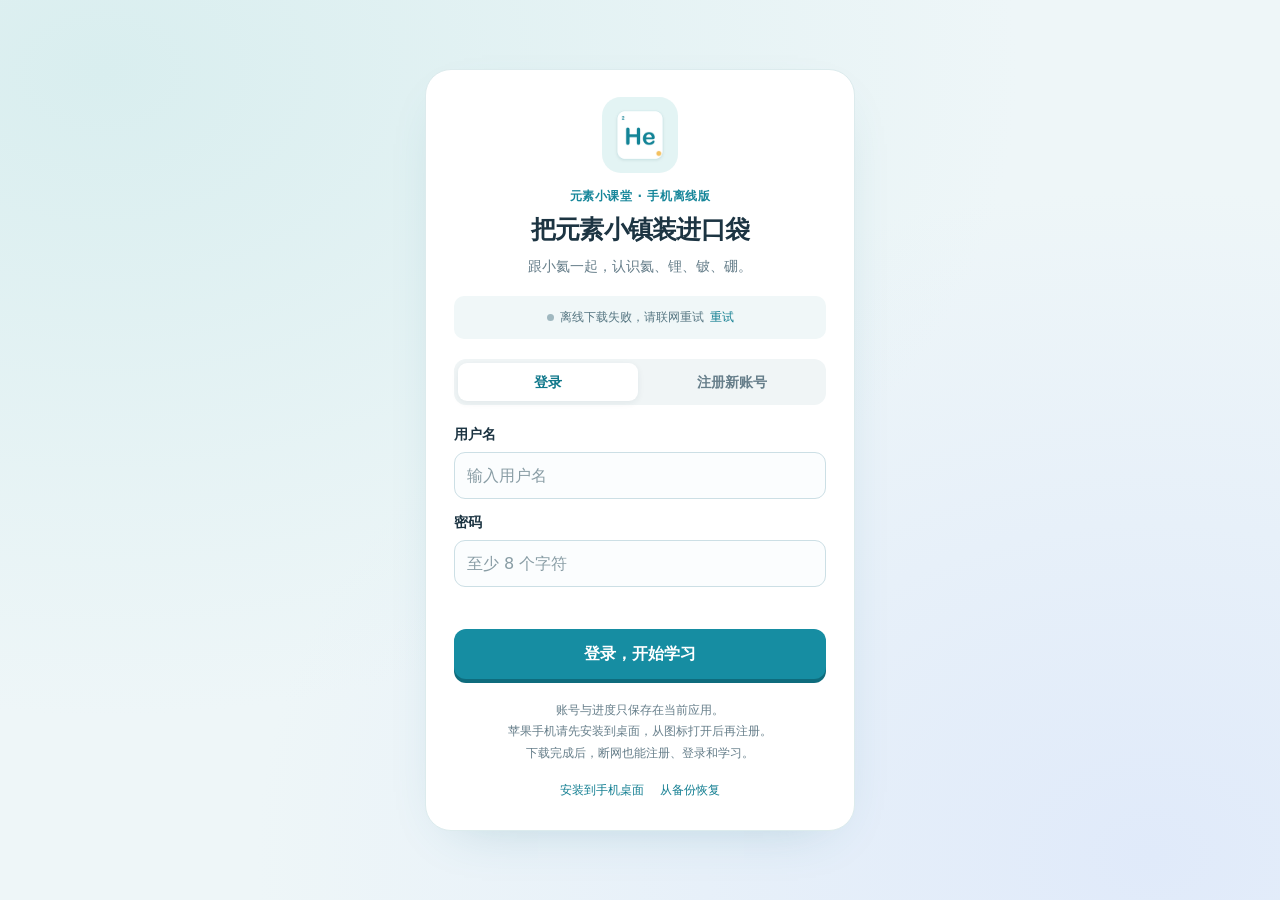
==== index.html @ 0ea450d7 "Publish mobile offline element classroom" ====
<!doctype html>
<html lang="zh-CN">
<head>
  <meta charset="utf-8">
  <meta name="viewport" content="width=device-width,initial-scale=1,viewport-fit=cover">
  <meta name="theme-color" content="#eef6f8">
  <meta name="apple-mobile-web-app-capable" content="yes">
  <meta name="apple-mobile-web-app-status-bar-style" content="default">
  <meta name="apple-mobile-web-app-title" content="元素小课堂">
  <meta name="description" content="跟小氦学习氦、锂、铍、硼。下载完成后可以离线学习，每个账号单独保存进度。">
  <title>元素小课堂 · 手机离线版</title>
  <link rel="manifest" href="manifest.webmanifest">
  <link rel="apple-touch-icon" href="icons/apple-touch-icon.png">
  <link rel="icon" type="image/png" href="icons/icon-192.png">
  <link rel="stylesheet" href="app.css">
  <script src="offline-vault.js" defer></script>
  <script src="app.js" defer></script>
</head>
<body>
  <div id="login-screen" class="login-screen">
    <main class="login-card">
      <img class="app-icon" src="icons/icon-192.png" alt="元素小课堂图标" width="76" height="76">
      <p class="eyebrow">元素小课堂 · 手机离线版</p>
      <h1>把元素小镇装进口袋</h1>
      <p class="intro">跟小氦一起，认识氦、锂、铍、硼。</p>
      <div class="offline-panel" aria-live="polite">
        <span class="offline-dot" aria-hidden="true"></span><span id="offline-state">正在准备离线游戏…</span>
        <button id="offline-retry" class="text-button" type="button" hidden>重试</button>
      </div>
      <div class="auth-tabs" role="tablist" aria-label="登录或注册">
        <button type="button" role="tab" aria-selected="true" class="selected" data-auth-mode="login">登录</button>
        <button type="button" role="tab" aria-selected="false" data-auth-mode="register">注册新账号</button>
      </div>
      <form id="login-form">
        <label for="username">用户名</label>
        <input id="username" name="username" autocomplete="username" placeholder="输入用户名" minlength="2" maxlength="24" required>
        <label for="password">密码</label>
        <input id="password" name="password" type="password" autocomplete="current-password" placeholder="至少 8 个字符" minlength="8" maxlength="256" required>
        <div id="confirm-wrap" hidden>
          <label for="confirm-password">再输入一次密码</label>
          <input id="confirm-password" name="confirmPassword" type="password" autocomplete="new-password" placeholder="确认密码" minlength="8" maxlength="256" disabled required>
        </div>
        <p id="auth-error" class="error" role="alert"></p>
        <button id="auth-submit" type="submit" class="primary">登录，开始学习</button>
      </form>
      <p class="local-note">账号与进度只保存在当前应用。<br>苹果手机请先安装到桌面，从图标打开后再注册。<br>下载完成后，断网也能注册、登录和学习。</p>
      <div class="login-links">
        <button id="show-install" class="text-button" type="button">安装到手机桌面</button>
        <button id="restore-login" class="text-button" type="button">从备份恢复</button>
      </div>
    </main>
  </div>

  <div id="learning-screen" class="learning-screen" hidden>
    <header class="mobile-bar">
      <button id="home-button" class="home-button" type="button" aria-label="回到课程目录">⌂ <span>课程目录</span></button>
      <span id="save-state" class="save-state" role="status">已保存在本机</span>
      <button id="save-retry" class="text-button" type="button" hidden>重试</button>
      <button id="account-button" class="account-button" type="button" aria-label="账号与备份"><span id="current-username"></span><span aria-hidden="true"> ▾</span></button>
    </header>
    <div id="update-banner" class="update-banner" hidden>有新版本可用 <button id="update-button" type="button">保存进度并更新</button></div>
    <iframe id="game-frame" title="元素学习游戏" allow="autoplay; fullscreen" allowfullscreen></iframe>
  </div>

  <dialog id="install-dialog" aria-labelledby="install-title">
    <div class="dialog-heading"><h2 id="install-title">安装到手机桌面</h2><button type="button" class="close-button" data-close-dialog="install-dialog" aria-label="关闭安装说明">×</button></div>
    <p>首次安装时保持联网，等到页面显示<strong>“已可离线使用”</strong>，再添加到桌面。</p>
    <ol class="install-steps">
      <li><strong>苹果手机</strong><br>用 Safari 打开这个网址 → 分享 → 添加到主屏幕。从桌面图标打开后再注册账号。</li>
      <li><strong>安卓手机</strong><br>用 Chrome 打开这个网址 → 菜单 → 添加到主屏幕或安装应用。</li>
      <li><strong>确认离线可用</strong><br>保持联网，从桌面图标打开一次，确认显示“已可离线使用”，再打开飞行模式试玩。</li>
    </ol>
    <button id="native-install" type="button" class="primary" hidden>安装元素小课堂</button>
    <p class="small-note">如果已经在 Safari 中学习过，请先在“账号与进度”导出备份，再从桌面版恢复。Safari 与桌面版的账号数据可能分开保存。</p>
    <p class="small-note">在微信等 App 内打开时，请先选择“在浏览器中打开”。建议使用 iOS 15.4 或更新版本、或新版安卓 Chrome。</p>
  </dialog>

  <dialog id="account-dialog" aria-labelledby="account-title">
    <div class="dialog-heading"><h2 id="account-title">账号与进度</h2><button type="button" class="close-button" data-close-dialog="account-dialog" aria-label="关闭账号设置">×</button></div>
    <p>当前账号：<strong id="dialog-username"></strong></p>
    <p id="dialog-offline-state" class="small-note">正在检查离线游戏…</p>
    <p class="small-note">学习记录只存在这台手机。换手机、卸载或清理浏览器数据前，请先导出备份。</p>
    <button id="backup-button" type="button" class="secondary">导出本机账号与进度备份</button>
    <button id="restore-button" type="button" class="secondary">从备份恢复</button>
    <button id="install-from-account" type="button" class="secondary">安装到手机桌面</button>
    <button id="logout-button" type="button" class="secondary">退出登录</button>
    <p id="account-message" class="error" role="status"></p>
    <p class="small-note">备份包含本机所有账号的加密进度，恢复后仍需要原密码。请妥善保管密码。</p>
  </dialog>
  <input id="restore-file" type="file" accept="application/json,.json" hidden>
  <div id="app-notice" class="app-notice" role="status" aria-live="polite" hidden></div>
</body>
</html>
---- app.css ----
:root { color-scheme: light; --bg: #eef6f8; --ink: #1c3442; --muted: #667e8a; --brand: #168da2; --line: #d7e7eb; font: 16px/1.6 "PingFang SC", "Microsoft YaHei", system-ui, sans-serif; color: var(--ink); background: var(--bg); }
* { box-sizing: border-box; }
body { margin: 0; }
[hidden] { display: none !important; }
button, input { font: inherit; }
button { cursor: pointer; -webkit-tap-highlight-color: transparent; }
button:disabled { opacity: .6; cursor: wait; }
button:focus-visible, input:focus-visible { outline: 3px solid #e5a332; outline-offset: 3px; }
button { touch-action: manipulation; }
.login-screen { min-height: 100svh; padding: max(28px, env(safe-area-inset-top)) max(16px, env(safe-area-inset-right)) max(28px, env(safe-area-inset-bottom)) max(16px, env(safe-area-inset-left)); display: grid; place-items: center; background: radial-gradient(ellipse at 8% 8%, #d9eeef, transparent 55%), radial-gradient(ellipse at 90% 95%, #e0eafa, transparent 55%), var(--bg); }
.login-card { width: 100%; max-width: 430px; border: 1px solid #dcebed; border-radius: 26px; background: #fff; box-shadow: 0 18px 54px -30px #327e9155; padding: 27px 28px; text-align: center; }
.app-icon { display: block; border-radius: 19px; margin: 0 auto 14px; }
.eyebrow { color: #16869a; font-size: 12px; font-weight: 700; letter-spacing: .05em; margin: 0 0 6px; }
h1 { font-size: 25px; line-height: 1.4; margin: 0; font-weight: 750; letter-spacing: -.03em; }
.intro { margin: 8px 0 18px; font-size: 14px; color: var(--muted); }
.offline-panel { display: flex; flex-wrap: wrap; align-items: center; justify-content: center; gap: 6px; padding: 9px 10px; font-size: 12px; color: #577783; background: #f0f7f8; border-radius: 10px; margin-bottom: 20px; }
.offline-dot { background: #a0b8c0; width: 7px; height: 7px; border-radius: 50%; flex: 0 0 7px; }
.offline-ready .offline-dot { background: #29a074; }
.offline-ready .offline-panel { color: #237a60; background: #eff8f2; }
.auth-tabs { display: grid; grid-template-columns: 1fr 1fr; gap: 4px; border-radius: 12px; padding: 4px; background: #f0f5f6; margin-bottom: 18px; }
.auth-tabs button { background: transparent; color: var(--muted); border: 0; border-radius: 9px; padding: 8px 2px; font-size: 14px; font-weight: 650; }
.auth-tabs .selected { background: #fff; color: #10788b; box-shadow: 0 2px 7px #1c344212; }
#login-form { text-align: left; }
#login-form label { display: block; font-size: 14px; font-weight: 650; margin: 12px 0 6px; }
#login-form input { display: block; width: 100%; min-height: 47px; padding: 10px 12px; color: var(--ink); background: #fbfdfe; border: 1px solid #ccdfe5; border-radius: 11px; font-size: 16px; }
#login-form input::placeholder { color: #899da5; }
.error { color: #b73e43; font-size: 13px; margin: 11px 0; min-height: 20px; overflow-wrap: anywhere; }
.primary { display: block; width: 100%; padding: 12px 16px; border: 0; border-radius: 12px; color: #fff; background: var(--brand); box-shadow: 0 4px 0 #0e6c7d; font-weight: 700; }
.secondary { display: block; width: 100%; padding: 11px 12px; margin: 10px 0; border: 1px solid #d2e3e8; border-radius: 11px; background: #f8fbfc; color: #315865; font-weight: 650; }
.local-note { font-size: 12px; color: var(--muted); margin: 21px 0 13px; line-height: 1.8; }
.login-links { display: flex; justify-content: center; flex-wrap: wrap; column-gap: 16px; row-gap: 4px; }
.text-button { border: 0; background: transparent; color: #147f92; padding: 3px 0; font-size: 12px; }
.learning-screen { height: 100vh; height: 100dvh; display: flex; flex-direction: column; overflow: hidden; }
.mobile-bar { flex-shrink: 0; display: flex; align-items: center; gap: 8px; padding: calc(7px + env(safe-area-inset-top)) max(12px, env(safe-area-inset-right)) 7px max(12px, env(safe-area-inset-left)); min-height: 49px; background: #fff; border-bottom: 1px solid var(--line); }
.mobile-bar button { color: #246778; border: 0; background: #f1f7f8; border-radius: 8px; padding: 7px 9px; font-size: 13px; min-height: 36px; }
.mobile-bar .home-button { background: transparent; padding-left: 0; white-space: nowrap; }
.save-state { color: #6b828c; font-size: 11px; margin-left: auto; text-align: right; line-height: 1.35; }
.save-failed .save-state { color: #b64534; }
.account-button { display: inline-flex; align-items: center; min-width: 44px; max-width: 35vw; }
#current-username { overflow: hidden; text-overflow: ellipsis; white-space: nowrap; }
#game-frame { border: 0; display: block; width: 100%; height: 100%; flex: 1 1 0; min-height: 0; background: var(--bg); }
.update-banner { padding: 7px 12px; background: #fff4d9; font-size: 12px; display: flex; justify-content: center; gap: 10px; align-items: center; }
.update-banner button { border: 0; border-radius: 6px; padding: 4px 9px; background: #e6b24f; color: #493209; font-size: 12px; }
dialog { width: min(430px, calc(100% - 28px)); max-height: calc(100dvh - 40px - env(safe-area-inset-top) - env(safe-area-inset-bottom)); overflow-y: auto; color: var(--ink); background: #fff; border: 1px solid var(--line); border-radius: 22px; padding: 23px; box-shadow: 0 16px 55px #173f5540; }
dialog::backdrop { background: #19394680; }
.dialog-heading { display: flex; align-items: center; gap: 12px; justify-content: space-between; margin-bottom: 15px; }
.dialog-heading h2 { margin: 0; font-size: 21px; }
.close-button { border: 0; color: #577582; background: #f0f6f8; border-radius: 50%; font-size: 24px; width: 36px; height: 36px; line-height: 1; }
dialog p, dialog li { font-size: 14px; }
.install-steps { margin: 15px 0 22px; padding-left: 21px; }
.install-steps li { padding-left: 4px; margin: 13px 0; }
.small-note { color: var(--muted); font-size: 12px; line-height: 1.8; }
.app-notice { position: fixed; bottom: max(24px, env(safe-area-inset-bottom)); left: 50%; transform: translateX(-50%); width: max-content; max-width: calc(100% - 32px); border-radius: 13px; background: #203e4a; color: #fff; padding: 11px 16px; font-size: 13px; z-index: 100; box-shadow: 0 5px 20px #203e4a30; }
@media (max-width: 360px) { .login-card { padding: 23px 21px; } h1 { font-size: 23px; } .mobile-bar { gap: 5px; } .save-state { font-size: 10px; } }
@media (prefers-reduced-motion: reduce) { * { scroll-behavior: auto !important; } }
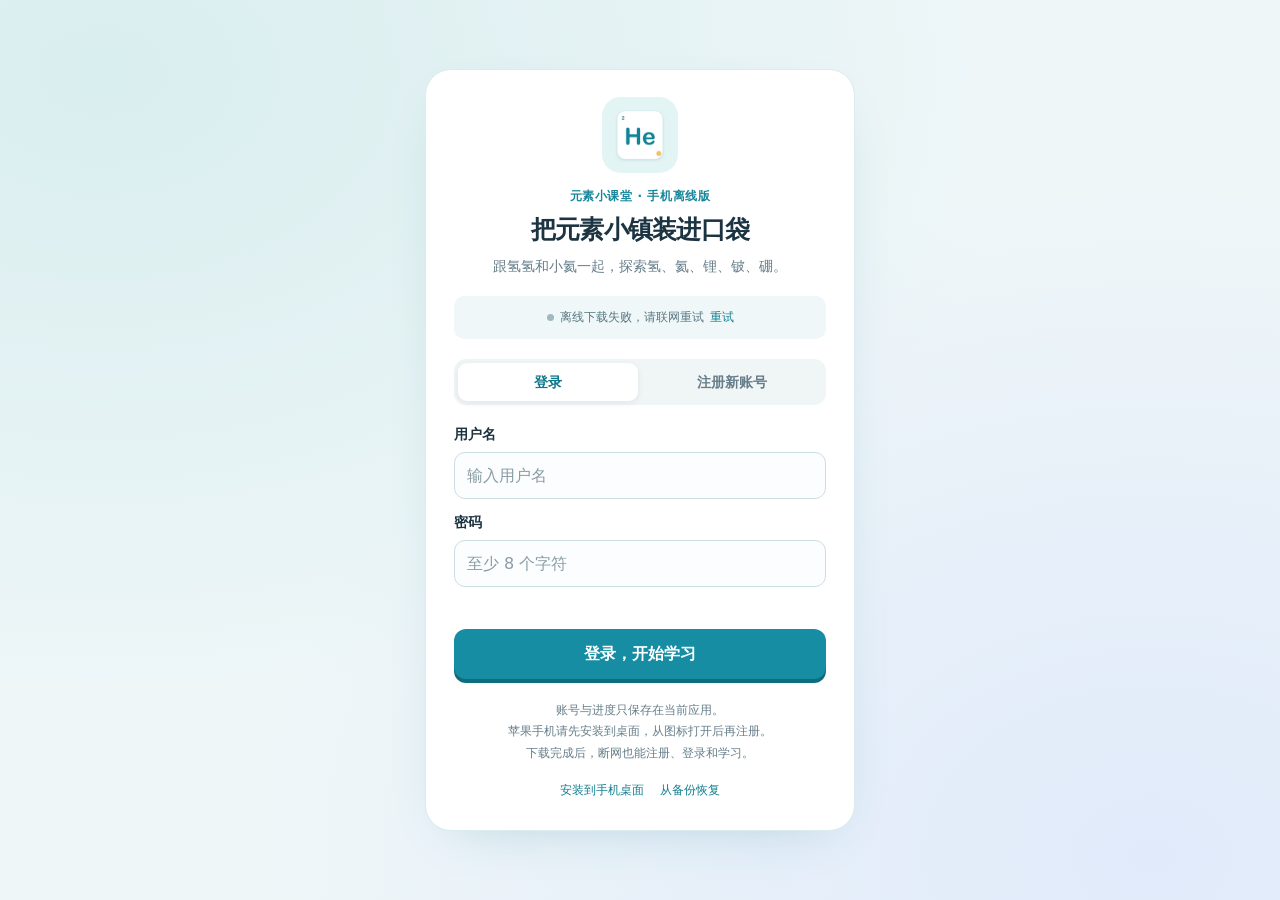
==== commit d8e99d94: "Integrate eight-stage hydrogen adventure into offline classroom" ====
--- a/index.html
+++ b/index.html
@@ -7,7 +7,7 @@
   <meta name="apple-mobile-web-app-capable" content="yes">
   <meta name="apple-mobile-web-app-status-bar-style" content="default">
   <meta name="apple-mobile-web-app-title" content="元素小课堂">
-  <meta name="description" content="跟小氦学习氦、锂、铍、硼。下载完成后可以离线学习，每个账号单独保存进度。">
+  <meta name="description" content="氢元素八关探险和氦、锂、铍、硼小课堂。下载完成后可以离线学习，每个账号单独保存进度。">
   <title>元素小课堂 · 手机离线版</title>
   <link rel="manifest" href="manifest.webmanifest">
   <link rel="apple-touch-icon" href="icons/apple-touch-icon.png">
@@ -22,7 +22,7 @@
       <img class="app-icon" src="icons/icon-192.png" alt="元素小课堂图标" width="76" height="76">
       <p class="eyebrow">元素小课堂 · 手机离线版</p>
       <h1>把元素小镇装进口袋</h1>
-      <p class="intro">跟小氦一起，认识氦、锂、铍、硼。</p>
+      <p class="intro">跟氢氢和小氦一起，探索氢、氦、锂、铍、硼。</p>
       <div class="offline-panel" aria-live="polite">
         <span class="offline-dot" aria-hidden="true"></span><span id="offline-state">正在准备离线游戏…</span>
         <button id="offline-retry" class="text-button" type="button" hidden>重试</button>
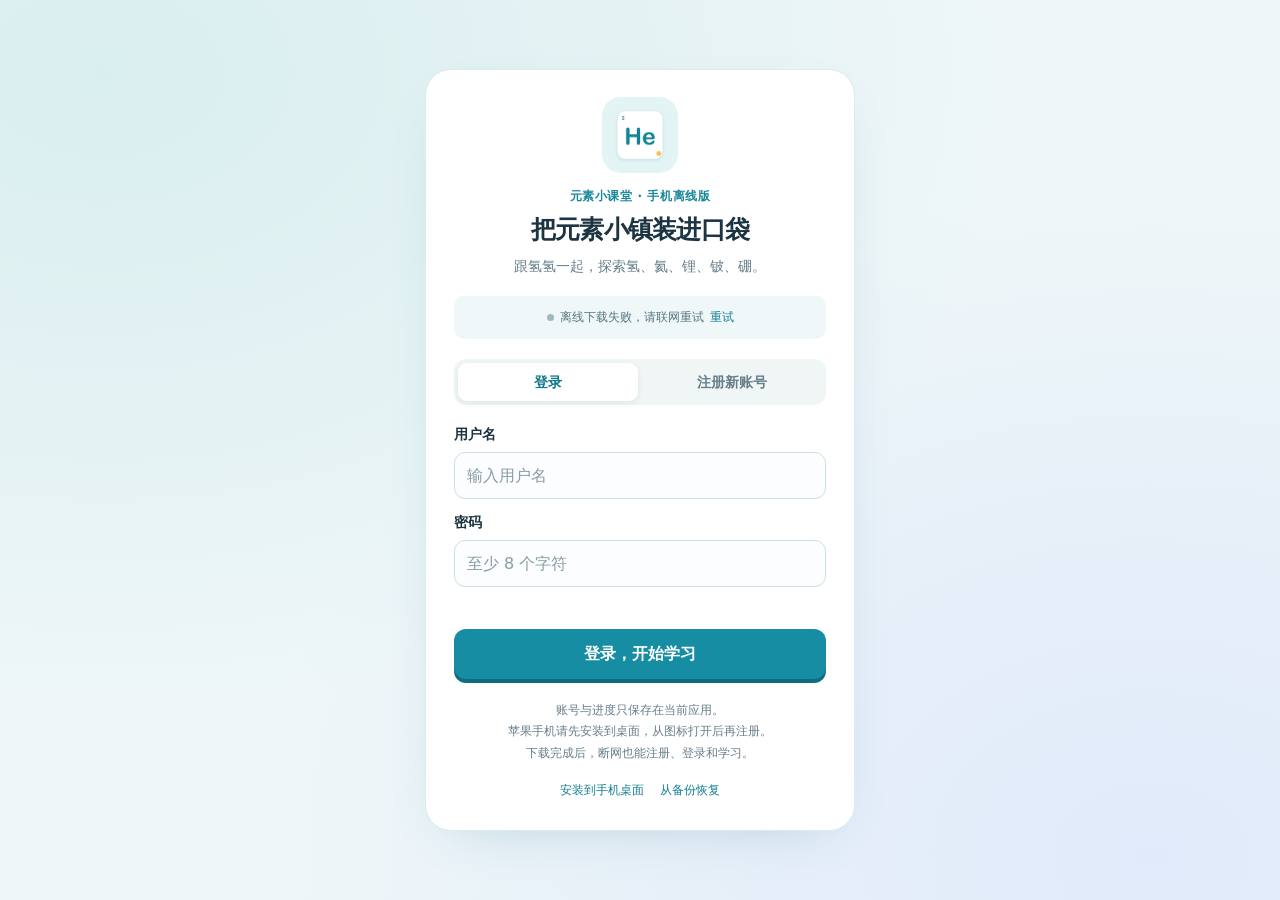
==== commit fedc3314: "Rebuild four elements as unified interactive science adventures" ====
--- a/index.html
+++ b/index.html
@@ -7,7 +7,7 @@
   <meta name="apple-mobile-web-app-capable" content="yes">
   <meta name="apple-mobile-web-app-status-bar-style" content="default">
   <meta name="apple-mobile-web-app-title" content="元素小课堂">
-  <meta name="description" content="氢元素八关探险和氦、锂、铍、硼小课堂。下载完成后可以离线学习，每个账号单独保存进度。">
+  <meta name="description" content="氢元素八站与氦、锂、铍、硼各六站科学探险。下载完成后可以离线学习，每个账号单独保存进度。">
   <title>元素小课堂 · 手机离线版</title>
   <link rel="manifest" href="manifest.webmanifest">
   <link rel="apple-touch-icon" href="icons/apple-touch-icon.png">
@@ -22,7 +22,7 @@
       <img class="app-icon" src="icons/icon-192.png" alt="元素小课堂图标" width="76" height="76">
       <p class="eyebrow">元素小课堂 · 手机离线版</p>
       <h1>把元素小镇装进口袋</h1>
-      <p class="intro">跟氢氢和小氦一起，探索氢、氦、锂、铍、硼。</p>
+      <p class="intro">跟氢氢一起，探索氢、氦、锂、铍、硼。</p>
       <div class="offline-panel" aria-live="polite">
         <span class="offline-dot" aria-hidden="true"></span><span id="offline-state">正在准备离线游戏…</span>
         <button id="offline-retry" class="text-button" type="button" hidden>重试</button>
